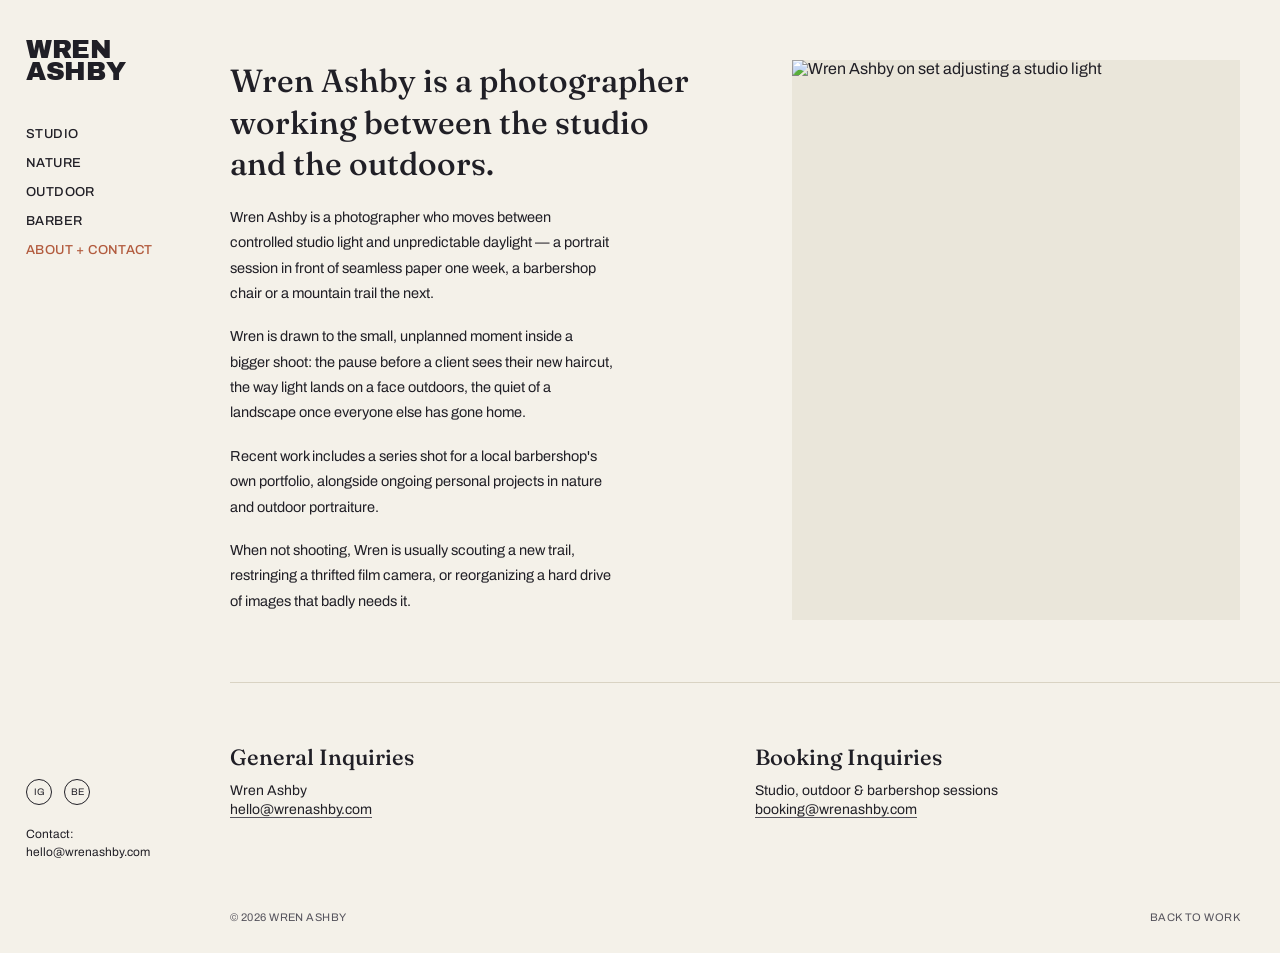
==== about.html @ d7fbad5f "New base" ====
<!DOCTYPE html>
<html lang="en">
<head>
<meta charset="UTF-8">
<meta name="viewport" content="width=device-width, initial-scale=1.0">
<title>About + Contact — Wren Ashby</title>
<meta name="description" content="About Wren Ashby, a photographer working across studio, nature, and outdoor portraiture.">
<link rel="stylesheet" href="style.css">
</head>
<body>

<div class="topbar">
  <div class="logo"><a href="index.html">WREN ASHBY</a></div>
  <button class="menu-toggle" aria-label="Open menu" aria-expanded="false">
    <span></span><span></span><span></span>
  </button>
</div>

<div class="shell">

  <aside class="sidebar">
    <div>
      <div class="logo">
        <a href="index.html"><span class="line1">WREN</span><span class="line2">ASHBY</span></a>
      </div>
      <nav class="nav" aria-label="Primary">
        <a href="studio.html">Studio</a>
        <a href="nature.html">Nature</a>
        <a href="outdoor.html">Outdoor</a>
        <a href="barber.html">Barber</a>
        <a href="about.html" class="active">About + Contact</a>
      </nav>
    </div>
    <div class="sidebar-footer">
      <div class="socials">
        <a href="#" aria-label="Instagram">IG</a>
        <a href="#" aria-label="Behance">BE</a>
      </div>
      <div class="contact-block">
        <p>Contact:<br><a href="mailto:hello@wrenashby.com">hello@wrenashby.com</a></p>
      </div>
    </div>
  </aside>

  <nav class="mobile-nav" aria-label="Mobile primary">
    <div class="nav">
      <a href="studio.html">Studio</a>
      <a href="nature.html">Nature</a>
      <a href="outdoor.html">Outdoor</a>
      <a href="barber.html">Barber</a>
      <a href="about.html" class="active">About + Contact</a>
    </div>
    <div class="sidebar-footer">
      <div class="socials">
        <a href="#" aria-label="Instagram">IG</a>
        <a href="#" aria-label="Behance">BE</a>
      </div>
      <div class="contact-block">
        <p>Contact:<br><a href="mailto:hello@wrenashby.com">hello@wrenashby.com</a></p>
      </div>
    </div>
  </nav>

  <main class="main">
    <div class="about-wrap">
      <div class="about-text">
        <h1>Wren Ashby is a photographer working between the studio and the outdoors.</h1>
        <p>Wren Ashby is a photographer who moves between controlled studio light and unpredictable daylight — a portrait session in front of seamless paper one week, a barbershop chair or a mountain trail the next.</p>
        <p>Wren is drawn to the small, unplanned moment inside a bigger shoot: the pause before a client sees their new haircut, the way light lands on a face outdoors, the quiet of a landscape once everyone else has gone home.</p>
        <p>Recent work includes a series shot for a local barbershop's own portfolio, alongside ongoing personal projects in nature and outdoor portraiture.</p>
        <p>When not shooting, Wren is usually scouting a new trail, restringing a thrifted film camera, or reorganizing a hard drive of images that badly needs it.</p>
      </div>
      <div class="about-img">
        <img src="https://picsum.photos/seed/wa-about/800/1000" alt="Wren Ashby on set adjusting a studio light">
      </div>
    </div>

    <div class="inquiries">
      <div>
        <h2>General Inquiries</h2>
        <p>Wren Ashby</p>
        <p><a href="mailto:hello@wrenashby.com">hello@wrenashby.com</a></p>
      </div>
      <div>
        <h2>Booking Inquiries</h2>
        <p>Studio, outdoor &amp; barbershop sessions</p>
        <p><a href="mailto:booking@wrenashby.com">booking@wrenashby.com</a></p>
      </div>
    </div>

    <footer class="site-footer">
      <span>© 2026 Wren Ashby</span>
      <a href="index.html">Back to Work</a>
    </footer>
  </main>
</div>

<script src="script.js"></script>
</body>
</html>
---- style.css ----
/* =========================================================
   WREN ASHBY — Editorial Photography Portfolio
   ========================================================= */

@import url('https://fonts.googleapis.com/css2?family=Fraunces:opsz,wght@9..144,400;9..144,500;9..144,600&family=Archivo:wght@400;500;600;700&family=Archivo+Black&display=swap');

:root{
  --paper: #F4F1E9;
  --paper-2: #EAE6DA;
  --ink: #201F26;
  --ink-soft: #55535C;
  --line: #D9D3C3;
  --rust: #B25B3E;
  --white: #FBFAF7;

  --serif: 'Fraunces', Georgia, serif;
  --sans: 'Archivo', Helvetica, Arial, sans-serif;
  --logo-font: 'Archivo Black', Helvetica, Arial, sans-serif;

  --sidebar-w: 230px;
  --gutter: 6px;
}

*{ box-sizing: border-box; }

body{
  margin:0;
  background: var(--paper);
  color: var(--ink);
  font-family: var(--sans);
  -webkit-font-smoothing: antialiased;
  text-rendering: optimizeLegibility;
}

img{ display:block; max-width:100%; }
a{ color: inherit; text-decoration: none; }
::selection{ background: var(--rust); color: var(--white); }
:focus-visible{ outline: 2px solid var(--rust); outline-offset: 3px; }

.visually-hidden{
  position:absolute; width:1px; height:1px; overflow:hidden;
  clip:rect(0,0,0,0); white-space:nowrap; border:0; padding:0; margin:-1px;
}

/* ---------------------------------------------------------
   LAYOUT SHELL
--------------------------------------------------------- */
.shell{
  display:flex;
  align-items:flex-start;
  min-height:100vh;
}

/* ---------------------------------------------------------
   SIDEBAR
--------------------------------------------------------- */
.sidebar{
  width: var(--sidebar-w);
  flex: 0 0 var(--sidebar-w);
  position: sticky;
  top:0;
  height:100vh;
  padding: 38px 26px 26px;
  display:flex;
  flex-direction:column;
  justify-content:space-between;
}

.logo{
  font-family: var(--logo-font);
  font-size: 26px;
  line-height: 0.86;
  letter-spacing: -0.01em;
  text-transform:uppercase;
}
.logo a{ display:block; }
.logo .line2{ display:block; }

.nav{
  margin-top: 44px;
  display:flex;
  flex-direction:column;
  gap: 15px;
}

.nav a{
  font-size: 13px;
  letter-spacing: 0.03em;
  text-transform: uppercase;
  font-weight: 500;
  color: var(--ink);
  width: fit-content;
}
.nav a:hover{ color: var(--rust); }
.nav a.active{ color: var(--rust); }

.sidebar-footer{ margin-top: 40px; }

.socials{
  display:flex;
  gap: 12px;
  margin-bottom: 20px;
}
.socials a{
  width: 26px; height:26px;
  border:1px solid var(--ink);
  border-radius:50%;
  display:flex; align-items:center; justify-content:center;
  font-size: 9.5px;
}
.socials a:hover{ background: var(--ink); color: var(--paper); border-color: var(--ink); }

.contact-block{
  font-size: 12px;
  line-height: 1.55;
  color: var(--ink);
}
.contact-block p{ margin: 0 0 12px; }
.contact-block a:hover{ color: var(--rust); }

/* mobile topbar controls (hidden on desktop) */
.topbar{ display:none; }
.menu-toggle{ display:none; }
.mobile-nav{ display:none; }

/* ---------------------------------------------------------
   MAIN CONTENT
--------------------------------------------------------- */
.main{ flex:1; min-width:0; }

.page-head{
  padding: 38px 40px 6px 0;
  max-width: 760px;
}
.page-head .eyebrow{
  font-size: 11px;
  letter-spacing: 0.12em;
  text-transform: uppercase;
  color: var(--rust);
  margin: 0 0 8px;
}
.page-head h1{
  font-family: var(--serif);
  font-weight: 500;
  font-size: clamp(26px, 3vw, 38px);
  line-height: 1.1;
  margin: 0 0 10px;
  letter-spacing: -0.01em;
}
.page-head p{
  font-size: 14px;
  line-height: 1.65;
  color: var(--ink-soft);
  max-width: 56ch;
  margin: 0;
}

/* ---------------------------------------------------------
   GALLERY GRID — tight 3-column masonry, no caption clutter
--------------------------------------------------------- */
.gallery{
  display:grid;
  grid-template-columns: repeat(3, 1fr);
  grid-auto-rows: 13vw;
  grid-auto-flow: dense;
  gap: var(--gutter);
  padding: var(--gutter);
}

.grid-item{
  position:relative;
  overflow:hidden;
  background: var(--paper-2);
  display:block;
}
.grid-item img{
  width:100%; height:100%;
  object-fit:cover;
  transition: transform 1s cubic-bezier(.16,.8,.24,1), filter .5s ease;
}
.grid-item:hover img{
  transform: scale(1.03);
}

.grid-item .caption{
  position:absolute;
  left:0; bottom:0;
  padding: 10px 14px;
  color: var(--white);
  font-size: 11px;
  letter-spacing: 0.06em;
  text-transform: uppercase;
  background: linear-gradient(to top, rgba(20,18,14,0.55), rgba(20,18,14,0));
  opacity:0;
  transition: opacity .3s ease;
}
.grid-item:hover .caption,
.grid-item:focus-visible .caption{ opacity:1; }

/* row-span helpers */
.h1{ grid-row: span 1; }
.h2{ grid-row: span 2; }
.h3{ grid-row: span 3; }
.w2{ grid-column: span 2; }

/* ---------------------------------------------------------
   ABOUT PAGE
--------------------------------------------------------- */
.about-wrap{
  padding: 60px 40px 40px 0;
  display:grid;
  grid-template-columns: 1.1fr 1fr;
  gap: 70px;
  align-items:start;
}
.about-text h1{
  font-family: var(--serif);
  font-weight: 500;
  font-size: clamp(24px, 2.6vw, 32px);
  line-height: 1.3;
  margin: 0 0 20px;
  max-width: 22ch;
}
.about-text p{
  font-size: 14.5px;
  line-height: 1.75;
  color: var(--ink);
  margin: 0 0 18px;
  max-width: 48ch;
}
.about-text a{
  text-decoration: underline;
  text-underline-offset: 3px;
  text-decoration-color: var(--ink-soft);
}
.about-text a:hover{ color: var(--rust); text-decoration-color: var(--rust); }

.about-img{
  width:100%;
  aspect-ratio: 4/5;
  overflow:hidden;
  background: var(--paper-2);
}
.about-img img{ width:100%; height:100%; object-fit:cover; }

.inquiries{
  padding: 30px 40px 70px 0;
  display:grid;
  grid-template-columns: 1fr 1fr;
  gap: 40px;
  border-top: 1px solid var(--line);
  margin-top: 10px;
}
.inquiries > div{ padding-top: 30px; }
.inquiries h2{
  font-family: var(--serif);
  font-weight: 500;
  font-size: 22px;
  margin: 0 0 12px;
}
.inquiries p{ margin: 0 0 4px; font-size: 14px; color: var(--ink); }
.inquiries a{ text-decoration: underline; text-underline-offset: 3px; text-decoration-color: var(--ink-soft); }
.inquiries a:hover{ color: var(--rust); text-decoration-color: var(--rust); }

/* ---------------------------------------------------------
   FOOTER
--------------------------------------------------------- */
.site-footer{
  padding: 20px 40px 30px 0;
  display:flex;
  justify-content:space-between;
  align-items:center;
  font-size: 11px;
  letter-spacing: 0.04em;
  text-transform: uppercase;
  color: var(--ink-soft);
}
.site-footer a:hover{ color: var(--rust); }

/* ---------------------------------------------------------
   RESPONSIVE
--------------------------------------------------------- */
@media (max-width: 1080px){
  .gallery{ grid-auto-rows: 16vw; }
}

@media (max-width: 900px){
  .shell{ flex-direction: column; }
  .sidebar{ display:none; }

  .topbar{
    display:flex;
    align-items:center;
    justify-content:space-between;
    padding: 16px 20px;
    border-bottom: 1px solid var(--line);
    position: sticky;
    top:0;
    background: var(--paper);
    z-index: 50;
  }
  .topbar .logo{ font-size: 17px; }

  .menu-toggle{
    display:flex;
    flex-direction:column;
    gap:5px;
    width: 24px;
    background:none;
    border:none;
    cursor:pointer;
    padding: 6px 0;
  }
  .menu-toggle span{
    display:block;
    height:1.5px;
    background: var(--ink);
    width:100%;
    transition: transform .3s ease, opacity .3s ease;
  }
  body.nav-open .menu-toggle span:nth-child(1){ transform: translateY(6.5px) rotate(45deg); }
  body.nav-open .menu-toggle span:nth-child(2){ opacity:0; }
  body.nav-open .menu-toggle span:nth-child(3){ transform: translateY(-6.5px) rotate(-45deg); }

  .mobile-nav{
    position: fixed;
    inset: 0;
    top: 57px;
    background: var(--paper);
    z-index: 49;
    padding: 26px 22px;
    display:flex;
    flex-direction:column;
    justify-content:space-between;
    transform: translateY(-100%);
    opacity:0;
    visibility:hidden;
    transition: transform .38s ease, opacity .3s ease, visibility 0s linear .38s;
    overflow-y:auto;
  }
  body.nav-open .mobile-nav{
    transform: translateY(0);
    opacity:1;
    visibility:visible;
    transition: transform .38s ease, opacity .3s ease;
  }
  .mobile-nav .nav{ margin-top:0; gap:20px; }
  .mobile-nav .nav a{ font-size: 19px; font-family: var(--serif); text-transform:none; letter-spacing:0; }
  .mobile-nav .nav a.active{ color: var(--rust); }

  .page-head{ padding: 26px 20px 4px; }
  .gallery{
    grid-template-columns: repeat(2,1fr);
    grid-auto-rows: 44vw;
    padding: var(--gutter);
  }
  .w2{ grid-column: span 2; }
  .h1,.h2,.h3{ grid-row: span 1; }

  .about-wrap{
    grid-template-columns: 1fr;
    padding: 34px 20px 10px;
    gap: 26px;
  }
  .about-img{ order:-1; aspect-ratio: 4/3; }
  .inquiries{ grid-template-columns: 1fr; padding: 24px 20px 50px; gap: 22px; }
  .inquiries > div{ padding-top:0; }
  .site-footer{ padding: 18px 20px 26px; flex-direction:column; gap:8px; align-items:flex-start; }
}

@media (max-width: 480px){
  .gallery{ grid-auto-rows: 60vw; }
  .logo{ font-size: 19px; }
}

@media (prefers-reduced-motion: reduce){
  *{ animation-duration: 0.01ms !important; transition-duration: 0.01ms !important; }
}
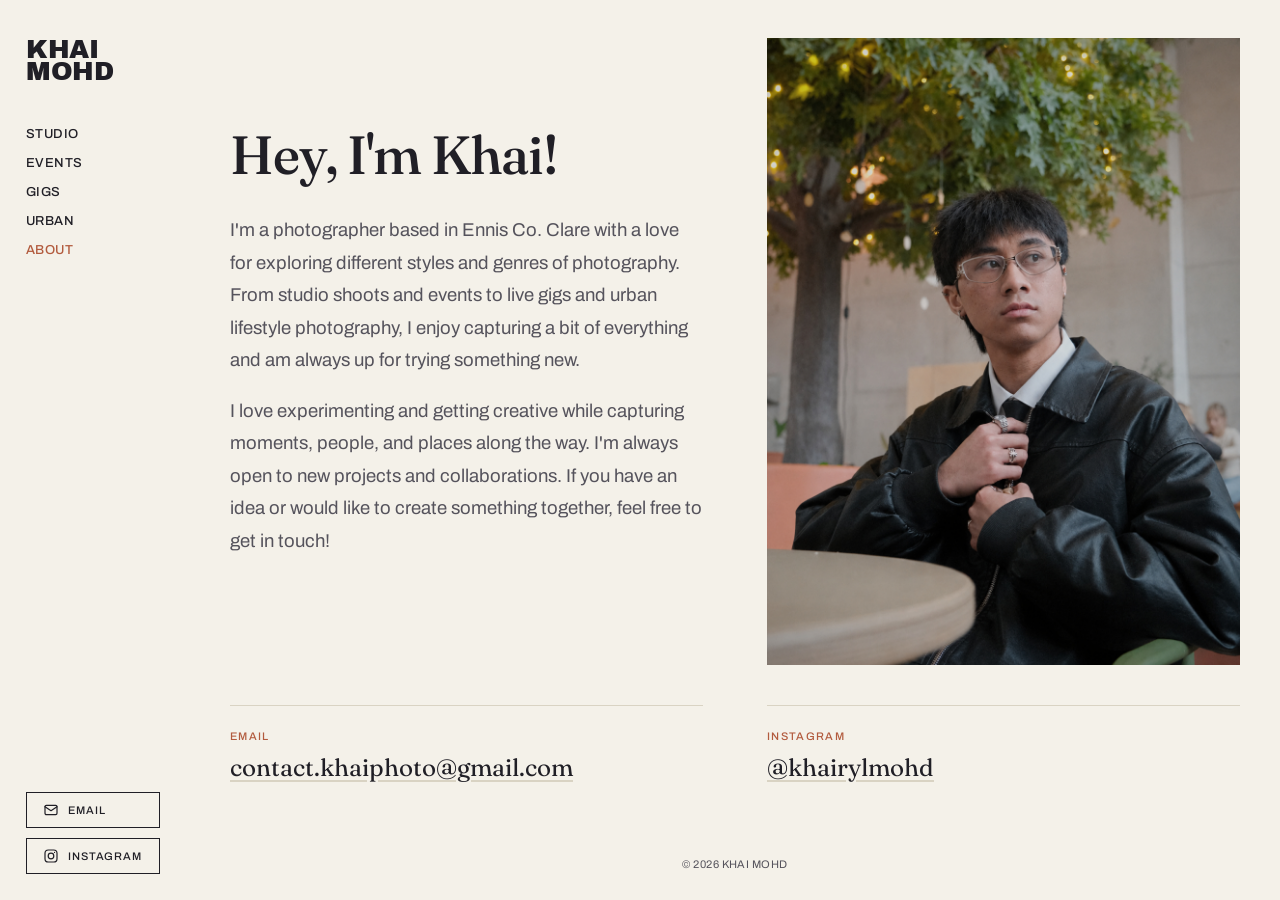
==== commit 7a20166e: "New changes" ====
--- a/about.html
+++ b/about.html
@@ -3,14 +3,14 @@
 <head>
 <meta charset="UTF-8">
 <meta name="viewport" content="width=device-width, initial-scale=1.0">
-<title>About + Contact — Wren Ashby</title>
-<meta name="description" content="About Wren Ashby, a photographer working across studio, nature, and outdoor portraiture.">
+<title>About</title>
+<meta name="description" content="About Mohd Mohd, a photographer working across studio, Gigs, and Gigs portraiture.">
 <link rel="stylesheet" href="style.css">
 </head>
 <body>
 
 <div class="topbar">
-  <div class="logo"><a href="index.html">WREN ASHBY</a></div>
+  <div class="logo"><a href="index.html">Khai Mohd</a></div>
   <button class="menu-toggle" aria-label="Open menu" aria-expanded="false">
     <span></span><span></span><span></span>
   </button>
@@ -21,76 +21,95 @@
   <aside class="sidebar">
     <div>
       <div class="logo">
-        <a href="index.html"><span class="line1">WREN</span><span class="line2">ASHBY</span></a>
+        <a href="index.html"><span class="line1">Khai</span><span class="line2">Mohd</span></a>
       </div>
       <nav class="nav" aria-label="Primary">
         <a href="studio.html">Studio</a>
-        <a href="nature.html">Nature</a>
-        <a href="outdoor.html">Outdoor</a>
-        <a href="barber.html">Barber</a>
-        <a href="about.html" class="active">About + Contact</a>
+        <a href="events.html">Events</a>
+        <a href="gigs.html">Gigs</a>
+        <a href="urban.html">Urban</a>
+        <a href="about.html" class="active">About</a>
       </nav>
     </div>
     <div class="sidebar-footer">
-      <div class="socials">
-        <a href="#" aria-label="Instagram">IG</a>
-        <a href="#" aria-label="Behance">BE</a>
-      </div>
-      <div class="contact-block">
-        <p>Contact:<br><a href="mailto:hello@wrenashby.com">hello@wrenashby.com</a></p>
-      </div>
+        <a class="email-btn" href="mailto:contact.khaiphoto@gmail.com"
+     aria-label="Email Khai Mohd">
+    <svg width="16" height="16" viewBox="0 0 24 24"
+         fill="none" stroke="currentColor" stroke-width="1.8"
+         stroke-linecap="round" stroke-linejoin="round">
+      <rect x="3" y="5" width="18" height="14" rx="2"/>
+      <path d="m3 7 9 6 9-6"/>
+    </svg>
+    <span>Email</span>
+  </a>
+
+      <a class="insta-btn" href="https://instagram.com/KhairylMohd" target="_blank" rel="noopener noreferrer" aria-label="Instagram">
+        <svg width="16" height="16" viewBox="0 0 24 24" fill="none" stroke="currentColor" stroke-width="1.8" stroke-linecap="round" stroke-linejoin="round">
+          <rect x="3" y="3" width="18" height="18" rx="5"/>
+          <circle cx="12" cy="12" r="4.2"/>
+          <circle cx="17.3" cy="6.7" r="0.9" fill="currentColor" stroke="none"/>
+        </svg>
+        <span>Instagram</span>
+      </a>
     </div>
   </aside>
 
   <nav class="mobile-nav" aria-label="Mobile primary">
     <div class="nav">
       <a href="studio.html">Studio</a>
-      <a href="nature.html">Nature</a>
-      <a href="outdoor.html">Outdoor</a>
-      <a href="barber.html">Barber</a>
-      <a href="about.html" class="active">About + Contact</a>
+      <a href="events.html">Events</a>
+      <a href="gigs.html">Gigs</a>
+      <a href="urban.html">Urban</a>
+      <a href="about.html" class="active">About</a>
     </div>
     <div class="sidebar-footer">
-      <div class="socials">
-        <a href="#" aria-label="Instagram">IG</a>
-        <a href="#" aria-label="Behance">BE</a>
-      </div>
-      <div class="contact-block">
-        <p>Contact:<br><a href="mailto:hello@wrenashby.com">hello@wrenashby.com</a></p>
-      </div>
+        <a class="email-btn" href="mailto:contact.khaiphoto@gmail.com"
+     aria-label="Email Khai Mohd">
+    <svg width="16" height="16" viewBox="0 0 24 24"
+         fill="none" stroke="currentColor" stroke-width="1.8"
+         stroke-linecap="round" stroke-linejoin="round">
+      <rect x="3" y="5" width="18" height="14" rx="2"/>
+      <path d="m3 7 9 6 9-6"/>
+    </svg>
+    <span>Email</span>
+  </a>
+
+      <a class="insta-btn" href="https://instagram.com/KhairylMohd" target="_blank" rel="noopener noreferrer" aria-label="Instagram">
+        <svg width="16" height="16" viewBox="0 0 24 24" fill="none" stroke="currentColor" stroke-width="1.8" stroke-linecap="round" stroke-linejoin="round">
+          <rect x="3" y="3" width="18" height="18" rx="5"/>
+          <circle cx="12" cy="12" r="4.2"/>
+          <circle cx="17.3" cy="6.7" r="0.9" fill="currentColor" stroke="none"/>
+        </svg>
+        <span>Instagram</span>
+      </a>
     </div>
   </nav>
 
   <main class="main">
     <div class="about-wrap">
       <div class="about-text">
-        <h1>Wren Ashby is a photographer working between the studio and the outdoors.</h1>
-        <p>Wren Ashby is a photographer who moves between controlled studio light and unpredictable daylight — a portrait session in front of seamless paper one week, a barbershop chair or a mountain trail the next.</p>
-        <p>Wren is drawn to the small, unplanned moment inside a bigger shoot: the pause before a client sees their new haircut, the way light lands on a face outdoors, the quiet of a landscape once everyone else has gone home.</p>
-        <p>Recent work includes a series shot for a local barbershop's own portfolio, alongside ongoing personal projects in nature and outdoor portraiture.</p>
-        <p>When not shooting, Wren is usually scouting a new trail, restringing a thrifted film camera, or reorganizing a hard drive of images that badly needs it.</p>
+        <h1>Hey, I'm Khai!</h1>
+        <p>I'm a photographer based in Ennis Co. Clare with a love for exploring different styles and genres of photography. From studio shoots and events to live gigs and urban lifestyle photography, I enjoy capturing a bit of everything and am always up for trying something new.</p>
+        <p>I love experimenting and getting creative while capturing moments, people, and places along the way. I'm always open to new projects and collaborations. If you have an idea or would like to create something together, feel free to get in touch!</p>
       </div>
       <div class="about-img">
-        <img src="https://picsum.photos/seed/wa-about/800/1000" alt="Wren Ashby on set adjusting a studio light">
+        <img src="images/me.jpg">
       </div>
     </div>
 
     <div class="inquiries">
       <div>
-        <h2>General Inquiries</h2>
-        <p>Wren Ashby</p>
-        <p><a href="mailto:hello@wrenashby.com">hello@wrenashby.com</a></p>
+        <h2>Email</h2>
+        <p><a href="mailto:contact.khaiphoto@gmail.com">contact.khaiphoto@gmail.com</a></p>
       </div>
       <div>
-        <h2>Booking Inquiries</h2>
-        <p>Studio, outdoor &amp; barbershop sessions</p>
-        <p><a href="mailto:booking@wrenashby.com">booking@wrenashby.com</a></p>
+        <h2>Instagram</h2>
+        <p><a href="https://instagram.com/KhairylMohd">@khairylmohd</a></p>
       </div>
     </div>
 
     <footer class="site-footer">
-      <span>© 2026 Wren Ashby</span>
-      <a href="index.html">Back to Work</a>
+      <span>© 2026 Khai Mohd</span>
     </footer>
   </main>
 </div>
--- a/style.css
+++ b/style.css
@@ -1,5 +1,5 @@
 /* =========================================================
-   WREN ASHBY — Editorial Photography Portfolio
+   Khai Mohd — Editorial Photography Portfolio
    ========================================================= */
 
 @import url('https://fonts.googleapis.com/css2?family=Fraunces:opsz,wght@9..144,400;9..144,500;9..144,600&family=Archivo:wght@400;500;600;700&family=Archivo+Black&display=swap');
@@ -18,7 +18,7 @@
   --logo-font: 'Archivo Black', Helvetica, Arial, sans-serif;
 
   --sidebar-w: 230px;
-  --gutter: 6px;
+  --gutter: 16px;
 }
 
 *{ box-sizing: border-box; }
@@ -47,7 +47,7 @@
 --------------------------------------------------------- */
 .shell{
   display:flex;
-  align-items:flex-start;
+  align-items:stretch;
   min-height:100vh;
 }
 
@@ -57,6 +57,7 @@
 .sidebar{
   width: var(--sidebar-w);
   flex: 0 0 var(--sidebar-w);
+  align-self: flex-start;
   position: sticky;
   top:0;
   height:100vh;
@@ -96,27 +97,44 @@
 
 .sidebar-footer{ margin-top: 40px; }
 
-.socials{
-  display:flex;
-  gap: 12px;
-  margin-bottom: 20px;
-}
-.socials a{
-  width: 26px; height:26px;
-  border:1px solid var(--ink);
-  border-radius:50%;
-  display:flex; align-items:center; justify-content:center;
-  font-size: 9.5px;
-}
-.socials a:hover{ background: var(--ink); color: var(--paper); border-color: var(--ink); }
-
-.contact-block{
-  font-size: 12px;
-  line-height: 1.55;
+/* Email and Instagram sidebar buttons */
+.email-btn,
+.insta-btn {
+  display: flex;
+  align-items: center;
+  gap: 9px;
+  width: 75%;
+  border: 1px solid var(--ink);
+  padding: 9px 16px;
+  font-size: 11px;
+  letter-spacing: 0.08em;
+  text-transform: uppercase;
+  font-weight: 500;
   color: var(--ink);
-}
-.contact-block p{ margin: 0 0 12px; }
-.contact-block a:hover{ color: var(--rust); }
+  transition: background .25s ease, color .25s ease;
+}
+
+.email-btn {
+  margin-bottom: 10px;
+}
+
+.email-btn svg,
+.insta-btn svg {
+  flex: 0 0 auto;
+}
+
+.email-btn:hover,
+.insta-btn:hover {
+  background: var(--ink);
+  color: var(--paper);
+}
+
+@media (max-width: 900px) {
+  .mobile-nav .email-btn,
+  .mobile-nav .insta-btn {
+    width: 160px;
+  }
+}
 
 /* mobile topbar controls (hidden on desktop) */
 .topbar{ display:none; }
@@ -126,7 +144,12 @@
 /* ---------------------------------------------------------
    MAIN CONTENT
 --------------------------------------------------------- */
-.main{ flex:1; min-width:0; }
+.main{
+  flex:1;
+  min-width:0;
+  display:flex;
+  flex-direction:column;
+}
 
 .page-head{
   padding: 38px 40px 6px 0;
@@ -156,120 +179,167 @@
 }
 
 /* ---------------------------------------------------------
-   GALLERY GRID — tight 3-column masonry, no caption clutter
---------------------------------------------------------- */
-.gallery{
-  display:grid;
-  grid-template-columns: repeat(3, 1fr);
-  grid-auto-rows: 13vw;
-  grid-auto-flow: dense;
+   GALLERY — JS masonry.
+   script.js splits the images into .gallery-col columns,
+   placing each image (in HTML order) into the shortest column.
+   Images keep their native aspect ratio — no cropping.
+   The gallery stays hidden until the layout is built (.is-ready)
+   so there's no flash of unstyled images.
+--------------------------------------------------------- */
+.gallery {
+  display: flex;
+  align-items: flex-start;
   gap: var(--gutter);
   padding: var(--gutter);
-}
-
-.grid-item{
-  position:relative;
-  overflow:hidden;
+  opacity: 0;
+  transition: opacity .3s ease;
+}
+.gallery.is-ready{ opacity: 1; }
+
+.gallery-col {
+  flex: 1 1 0;
+  min-width: 0;
+  display: flex;
+  flex-direction: column;
+  gap: var(--gutter);
+}
+
+.grid-item {
+  position: relative;
+  display: block;
+  overflow: hidden;
   background: var(--paper-2);
-  display:block;
-}
-.grid-item img{
-  width:100%; height:100%;
-  object-fit:cover;
-  transition: transform 1s cubic-bezier(.16,.8,.24,1), filter .5s ease;
-}
-.grid-item:hover img{
-  transform: scale(1.03);
-}
-
-.grid-item .caption{
+  min-width: 0;
+}
+
+.grid-item img {
+  width: 100%;
+  height: auto;
+  display: block;
+}
+
+/* flat white layer laid over the image at low opacity — not a brightness filter */
+.grid-item::before{
+  content:"";
   position:absolute;
-  left:0; bottom:0;
-  padding: 10px 14px;
-  color: var(--white);
-  font-size: 11px;
-  letter-spacing: 0.06em;
-  text-transform: uppercase;
-  background: linear-gradient(to top, rgba(20,18,14,0.55), rgba(20,18,14,0));
+  inset:0;
+  background: rgba(255,255,255,0.55);
   opacity:0;
-  transition: opacity .3s ease;
-}
-.grid-item:hover .caption,
-.grid-item:focus-visible .caption{ opacity:1; }
-
-/* row-span helpers */
-.h1{ grid-row: span 1; }
-.h2{ grid-row: span 2; }
-.h3{ grid-row: span 3; }
-.w2{ grid-column: span 2; }
+  transition: opacity .35s ease;
+  pointer-events:none;
+  z-index:1;
+}
+.grid-item:hover::before,
+.grid-item:focus-visible::before{ opacity:1; }
+
+/* magnifier icon on hover */
+.grid-item::after{
+  content:"";
+  position:absolute;
+  top:50%; left:50%;
+  width:38px; height:38px;
+  transform: translate(-50%,-50%) scale(0.8);
+  background-image: url("data:image/svg+xml,%3Csvg xmlns='http://www.w3.org/2000/svg' viewBox='0 0 24 24' fill='none' stroke='%23B25B3E' stroke-width='1.8' stroke-linecap='round' stroke-linejoin='round'%3E%3Ccircle cx='10.5' cy='10.5' r='6.5'/%3E%3Cline x1='15.3' y1='15.3' x2='21' y2='21'/%3E%3C/svg%3E");
+  background-repeat:no-repeat;
+  background-position:center;
+  background-size:contain;
+  opacity:0;
+  transition: opacity .35s ease, transform .35s ease;
+  pointer-events:none;
+  z-index:2;
+}
+.grid-item:hover::after,
+.grid-item:focus-visible::after{
+  opacity:1;
+  transform: translate(-50%,-50%) scale(1);
+}
 
 /* ---------------------------------------------------------
    ABOUT PAGE
 --------------------------------------------------------- */
 .about-wrap{
-  padding: 60px 40px 40px 0;
-  display:grid;
-  grid-template-columns: 1.1fr 1fr;
-  gap: 70px;
-  align-items:start;
+  flex: 1 0 auto;                       /* fills the screen height */
+  padding: 38px 40px 40px 0;
+  display: grid;
+  grid-template-columns: 1fr 1fr;
+  gap: clamp(40px, 5vw, 80px);
+  align-items: center;
 }
 .about-text h1{
   font-family: var(--serif);
   font-weight: 500;
-  font-size: clamp(24px, 2.6vw, 32px);
-  line-height: 1.3;
-  margin: 0 0 20px;
-  max-width: 22ch;
+  font-size: clamp(34px, 4.2vw, 62px);
+  line-height: 1.02;
+  letter-spacing: -0.02em;
+  margin: 0 0 clamp(22px, 2.5vw, 36px);
 }
 .about-text p{
-  font-size: 14.5px;
+  font-size: clamp(16px, 1.45vw, 20px);
   line-height: 1.75;
+  color: var(--ink-soft);
+  margin: 0 0 18px;
+  max-width: 52ch;
+}
+
+.about-img{
+  position: relative;
+  align-self: stretch;                  /* image runs the full height of the row */
+  min-height: 480px;
+  overflow: hidden;
+  background: var(--paper-2);
+}
+.about-img img{
+  position: absolute;
+  inset: 0;
+  width: 100%;
+  height: 100%;
+  object-fit: cover;
+}
+
+/* contact row — columns line up with the text/image above */
+.inquiries{
+  padding: 0 40px 56px 0;
+  display: grid;
+  grid-template-columns: 1fr 1fr;
+  gap: clamp(40px, 5vw, 80px);
+}
+.inquiries > div{
+  padding-top: 24px;
+  border-top: 1px solid var(--line);
+}
+.inquiries h2{
+  font-family: var(--sans);
+  font-weight: 500;
+  font-size: 11px;
+  letter-spacing: 0.12em;
+  text-transform: uppercase;
+  color: var(--rust);
+  margin: 0 0 10px;
+}
+.inquiries p{
+  margin: 0;
+  font-family: var(--serif);
+  font-size: clamp(18px, 1.9vw, 26px);
   color: var(--ink);
-  margin: 0 0 18px;
-  max-width: 48ch;
-}
-.about-text a{
+  overflow-wrap: anywhere;
+}
+.inquiries a{
   text-decoration: underline;
-  text-underline-offset: 3px;
-  text-decoration-color: var(--ink-soft);
-}
-.about-text a:hover{ color: var(--rust); text-decoration-color: var(--rust); }
-
-.about-img{
-  width:100%;
-  aspect-ratio: 4/5;
-  overflow:hidden;
-  background: var(--paper-2);
-}
-.about-img img{ width:100%; height:100%; object-fit:cover; }
-
-.inquiries{
-  padding: 30px 40px 70px 0;
-  display:grid;
-  grid-template-columns: 1fr 1fr;
-  gap: 40px;
-  border-top: 1px solid var(--line);
-  margin-top: 10px;
-}
-.inquiries > div{ padding-top: 30px; }
-.inquiries h2{
-  font-family: var(--serif);
-  font-weight: 500;
-  font-size: 22px;
-  margin: 0 0 12px;
-}
-.inquiries p{ margin: 0 0 4px; font-size: 14px; color: var(--ink); }
-.inquiries a{ text-decoration: underline; text-underline-offset: 3px; text-decoration-color: var(--ink-soft); }
+  text-underline-offset: 4px;
+  text-decoration-color: var(--line);
+  transition: color .2s ease, text-decoration-color .2s ease;
+}
 .inquiries a:hover{ color: var(--rust); text-decoration-color: var(--rust); }
 
 /* ---------------------------------------------------------
    FOOTER
 --------------------------------------------------------- */
-.site-footer{
+.site-footer {
   padding: 20px 40px 30px 0;
-  display:flex;
-  justify-content:space-between;
-  align-items:center;
+  display: flex;
+  justify-content: center;
+  align-items: center;
+  gap: 20px;
   font-size: 11px;
   letter-spacing: 0.04em;
   text-transform: uppercase;
@@ -279,12 +349,13 @@
 
 /* ---------------------------------------------------------
    RESPONSIVE
---------------------------------------------------------- */
-@media (max-width: 1080px){
-  .gallery{ grid-auto-rows: 16vw; }
-}
-
+   (Gallery column counts are handled in script.js:
+    3 columns above 1080px, 2 up to 1080px, 1 up to 480px.
+    Keep those breakpoints in sync with getColCount().)
+--------------------------------------------------------- */
 @media (max-width: 900px){
+  :root{ --gutter: 6px; }
+
   .shell{ flex-direction: column; }
   .sidebar{ display:none; }
 
@@ -298,6 +369,11 @@
     top:0;
     background: var(--paper);
     z-index: 50;
+    transform: translateY(0);
+    transition: transform .3s ease;
+  }
+  .topbar.topbar-hidden{
+    transform: translateY(-100%);
   }
   .topbar .logo{ font-size: 17px; }
 
@@ -349,30 +425,123 @@
   .mobile-nav .nav a.active{ color: var(--rust); }
 
   .page-head{ padding: 26px 20px 4px; }
-  .gallery{
-    grid-template-columns: repeat(2,1fr);
-    grid-auto-rows: 44vw;
-    padding: var(--gutter);
-  }
-  .w2{ grid-column: span 2; }
-  .h1,.h2,.h3{ grid-row: span 1; }
 
   .about-wrap{
     grid-template-columns: 1fr;
-    padding: 34px 20px 10px;
+    padding: 28px 20px 10px;
     gap: 26px;
-  }
-  .about-img{ order:-1; aspect-ratio: 4/3; }
-  .inquiries{ grid-template-columns: 1fr; padding: 24px 20px 50px; gap: 22px; }
-  .inquiries > div{ padding-top:0; }
-  .site-footer{ padding: 18px 20px 26px; flex-direction:column; gap:8px; align-items:flex-start; }
-}
-
-@media (max-width: 480px){
-  .gallery{ grid-auto-rows: 60vw; }
-  .logo{ font-size: 19px; }
+    align-items: start;
+  }
+  .about-img{ order:-1; aspect-ratio: 4/3; min-height: 0; }
+  .inquiries{ grid-template-columns: 1fr; padding: 10px 20px 44px; gap: 22px; }
+  .inquiries > div{ padding-top: 18px; }
+  .site-footer {
+    padding: 18px 20px 26px;
+    flex-direction: column;
+    gap: 8px;
+    align-items: center;
+    text-align: center;
+  }
 }
 
 @media (prefers-reduced-motion: reduce){
   *{ animation-duration: 0.01ms !important; transition-duration: 0.01ms !important; }
 }
+
+/* ---------------------------------------------------------
+   LIGHTBOX
+--------------------------------------------------------- */
+body.lightbox-open{ overflow: hidden; }
+
+.lightbox-overlay{
+  position: fixed;
+  inset: 0;
+  background: rgba(18,16,13,0.9);
+  display:flex;
+  align-items:center;
+  justify-content:center;
+  z-index: 300;
+  opacity: 0;
+  visibility: hidden;
+  transition: opacity .3s ease, visibility 0s linear .3s;
+}
+.lightbox-overlay.is-open{
+  opacity: 1;
+  visibility: visible;
+  transition: opacity .3s ease;
+}
+
+.lightbox-frame{
+  background: var(--white);
+  padding: 32px;
+  max-width: 82vw;
+  max-height: 84vh;
+  box-shadow: 0 24px 70px rgba(0,0,0,0.4);
+  transform: scale(0.97);
+  transition: transform .3s ease;
+}
+.lightbox-overlay.is-open .lightbox-frame{ transform: scale(1); }
+
+.lightbox-frame img{
+  display:block;
+  max-width: 100%;
+  max-height: 76vh;
+  width:auto;
+  height:auto;
+}
+
+.lightbox-close{
+  position: fixed;
+  top: 22px;
+  right: 22px;
+  width: 40px;
+  height: 40px;
+  display:flex;
+  align-items:center;
+  justify-content:center;
+  background: transparent;
+  border: none;
+  color: var(--white);
+  cursor: pointer;
+  z-index: 2;
+}
+.lightbox-close:hover{ color: var(--rust); }
+
+.lightbox-nav{
+  position: fixed;
+  top: 50%;
+  transform: translateY(-50%);
+  width: 46px;
+  height: 46px;
+  display:flex;
+  align-items:center;
+  justify-content:center;
+  background: transparent;
+  border: 1px solid rgba(251,250,247,0.5);
+  border-radius: 50%;
+  color: var(--white);
+  cursor: pointer;
+  transition: background .25s ease, border-color .25s ease, color .25s ease;
+}
+.lightbox-nav:hover{
+  background: var(--white);
+  color: var(--ink);
+  border-color: var(--white);
+}
+.lightbox-prev{ left: 22px; }
+.lightbox-next{ right: 22px; }
+
+@media (max-width: 720px){
+  .lightbox-frame{ padding: 20px; max-width: 88vw; max-height: 74vh; }
+  .lightbox-frame img{ max-height: 64vh; }
+  .lightbox-close{ top: 14px; right: 14px; width: 36px; height: 36px; }
+  .lightbox-nav{
+    top: auto;
+    bottom: 26px;
+    transform: none;
+    width: 42px;
+    height: 42px;
+  }
+  .lightbox-prev{ left: 50%; margin-left: -58px; }
+  .lightbox-next{ right: 50%; margin-right: -58px; }
+}
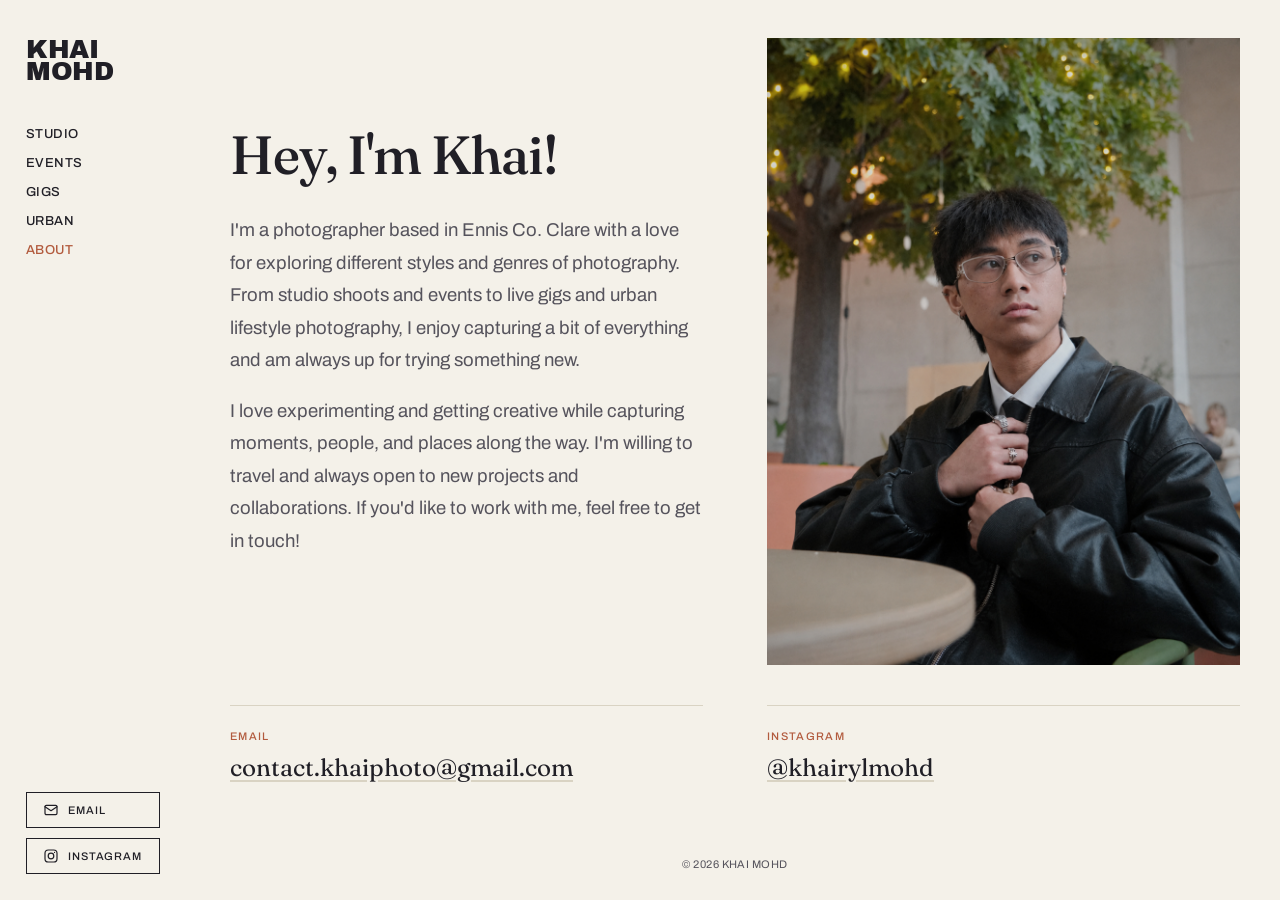
==== commit b690d9e5: "Update about.html" ====
--- a/about.html
+++ b/about.html
@@ -90,7 +90,7 @@
       <div class="about-text">
         <h1>Hey, I'm Khai!</h1>
         <p>I'm a photographer based in Ennis Co. Clare with a love for exploring different styles and genres of photography. From studio shoots and events to live gigs and urban lifestyle photography, I enjoy capturing a bit of everything and am always up for trying something new.</p>
-        <p>I love experimenting and getting creative while capturing moments, people, and places along the way. I'm always open to new projects and collaborations. If you have an idea or would like to create something together, feel free to get in touch!</p>
+        <p>I love experimenting and getting creative while capturing moments, people, and places along the way. I'm willing to travel and always open to new projects and collaborations. If you'd like to work with me, feel free to get in touch!</p>
       </div>
       <div class="about-img">
         <img src="images/me.jpg">
